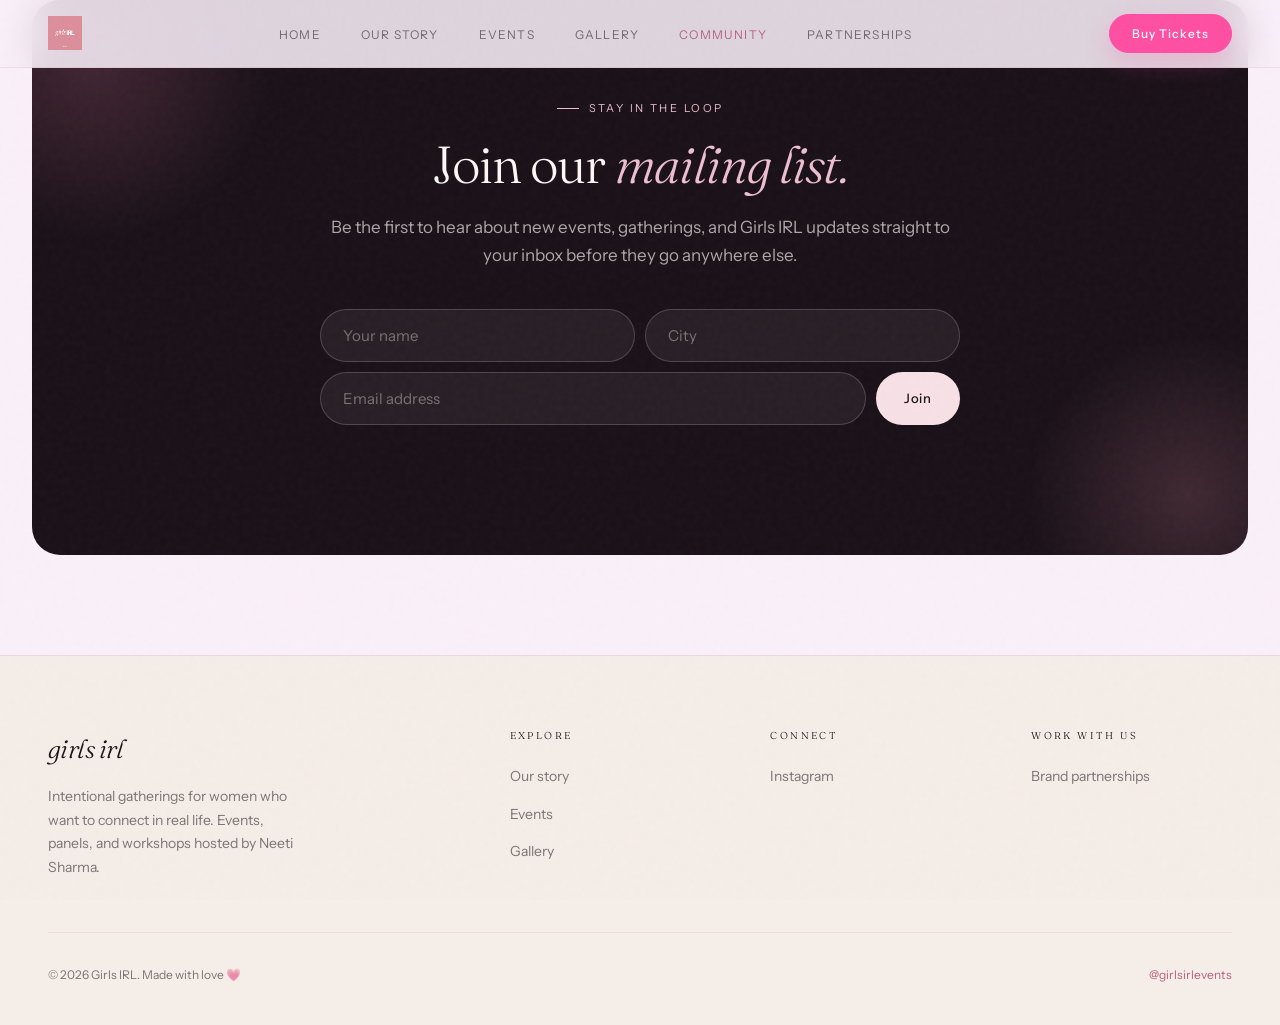
==== community.html @ b48f6d6a "Initial commit" ====
<!DOCTYPE html>
<html lang="en">
<head>
<meta charset="utf-8"/>
<meta content="width=device-width, initial-scale=1.0" name="viewport"/>
<title>GIRLS IRL — Community</title>
<meta content="Intimate gatherings for women. Real events, real experiences, soft community. A place where we can grow." name="description"/>
<link href="https://fonts.googleapis.com" rel="preconnect"/>
<link crossorigin="" href="https://fonts.gstatic.com" rel="preconnect"/>
<link href="https://fonts.googleapis.com/css2?family=Fraunces:ital,opsz,wght@0,9..144,300;0,9..144,400;1,9..144,300;1,9..144,400;1,9..144,600&amp;family=Instrument+Sans:wght@300;400;500&amp;display=swap" rel="stylesheet"/>
<style>
:root {
  --blush:      #F7E1E6;
  --blush-mid:  #EDBED0;
  --rose:       #D4849C;
  --rose-dark:  #B86380;
  --cream:      #FDF8F5;
  --cream-warm: #F5EDE8;
  --ink:        #1A1118;
  --ink-mid:    #3B2535;
  --ink-soft:   rgba(26,17,24,0.55);
  --border:     rgba(212,132,156,0.18);
}
*, *::before, *::after { margin: 0; padding: 0; box-sizing: border-box; }
html { scroll-behavior: smooth; }
body {
  font-family: 'Instrument Sans', sans-serif;
  background: #faf0fa;
  color: var(--ink);
  overflow-x: hidden;
  line-height: 1.65;
}
body::after {
  content: ''; position: fixed; inset: 0; z-index: 9998;
  pointer-events: none; opacity: 0.03;
  background-image: url("data:image/svg+xml,%3Csvg viewBox='0 0 200 200' xmlns='http://www.w3.org/2000/svg'%3E%3Cfilter id='n'%3E%3CfeTurbulence type='fractalNoise' baseFrequency='0.75' numOctaves='4' stitchTiles='stitch'/%3E%3C/filter%3E%3Crect width='100%25' height='100%25' filter='url(%23n)'/%3E%3C/svg%3E");
}
a { color: inherit; text-decoration: none; }
h1, h2, h3, h4 { font-family: 'Fraunces', serif; font-weight: 300; letter-spacing: -0.02em; }

/* NAV */
nav {
  position: fixed; top: 0; left: 0; right: 0; z-index: 500;
  height: 68px; display: flex; align-items: center; padding: 0 48px;
  background: rgba(250,240,250,0.88); backdrop-filter: blur(18px);
  border-bottom: 1px solid var(--border);
}
.nav-inner { width: 100%; max-width: 1280px; margin: 0 auto; display: flex; align-items: center; justify-content: space-between; }
.nav-logo { font-family: 'Fraunces', serif; font-size: 17px; font-weight: 300; font-style: italic; letter-spacing: 0.06em; }
.nav-logo strong { font-weight: 400; font-style: normal; letter-spacing: 0.12em; font-size: 14px; text-transform: uppercase; }
.nav-links { display: flex; gap: 40px; list-style: none; }
.nav-links a { font-size: 12px; font-weight: 400; letter-spacing: 0.1em; text-transform: uppercase; color: var(--ink-soft); transition: color 0.2s; }
.nav-links a:hover, .nav-links a.active { color: var(--rose-dark); }
.nav-pill { font-size: 12px; letter-spacing: 0.08em; font-weight: 500; color: var(--ink); padding: 9px 22px; border: 1px solid var(--ink); border-radius: 100px; transition: all 0.2s; }
.nav-pill:hover { background: var(--ink); color: var(--cream); }
@media (max-width: 860px) { nav { padding: 0 24px; } .nav-links { display: none; } }

/* HERO */
.hero { min-height: 100vh; padding: 140px 0 100px; display: flex; align-items: center; position: relative; overflow: hidden; }
.hero-blob { position: absolute; top: -60px; right: -120px; width: 560px; height: 560px; background: radial-gradient(circle, var(--blush) 0%, transparent 68%); opacity: 0.7; animation: drift 12s ease-in-out infinite; }
.hero-blob-2 { position: absolute; bottom: -80px; left: -80px; width: 380px; height: 380px; background: radial-gradient(circle, var(--blush-mid) 0%, transparent 68%); opacity: 0.45; animation: drift 16s ease-in-out infinite reverse; }
@keyframes drift { 0%, 100% { transform: translate(0,0) scale(1); } 50% { transform: translate(24px,-20px) scale(1.04); } }
.hero .container { max-width: 1280px; margin: 0 auto; padding: 0 48px; position: relative; z-index: 1; display: grid; grid-template-columns: 1fr 1fr; gap: 64px; align-items: center; }
.hero-eyebrow { display: inline-flex; align-items: center; gap: 12px; font-size: 11px; letter-spacing: 0.22em; text-transform: uppercase; color: var(--rose-dark); margin-bottom: 28px; opacity: 0; animation: up 0.8s 0.1s forwards; }
.hero-eyebrow::before { content: ''; width: 28px; height: 1px; background: var(--rose-dark); }
.hero h1 { font-size: clamp(56px, 8vw, 104px); line-height: 0.95; margin-bottom: 32px; opacity: 0; animation: up 0.9s 0.25s forwards; }
.hero h1 em { color: var(--rose-dark); }
.hero-desc { font-size: 17px; color: var(--ink-soft); max-width: 440px; line-height: 1.82; margin-bottom: 44px; font-weight: 300; opacity: 0; animation: up 0.9s 0.4s forwards; }
.hero-actions { display: flex; gap: 16px; flex-wrap: wrap; opacity: 0; animation: up 0.9s 0.55s forwards; }
.btn-fill { background: var(--ink); color: var(--cream); padding: 15px 32px; border-radius: 100px; font-size: 13px; font-weight: 500; letter-spacing: 0.06em; transition: background 0.22s, transform 0.22s; display: inline-flex; align-items: center; gap: 9px; }
.btn-fill:hover { background: var(--rose-dark); transform: translateY(-2px); }
.btn-ghost { padding: 15px 32px; border-radius: 100px; font-size: 13px; font-weight: 400; letter-spacing: 0.06em; border: 1px solid rgba(26,17,24,0.18); color: var(--ink); transition: all 0.22s; }
.btn-ghost:hover { border-color: var(--rose-dark); color: var(--rose-dark); }
.hero-aside { display:flex; flex-direction:column; gap:16px; opacity:0; animation:up 0.9s 0.5s forwards;  width:100%; max-width:820px; justify-self:end;}
.ig-widget { background: var(--cream-warm); border: 1px solid var(--border); border-radius: 20px; overflow: hidden; }
.ig-head { display: flex; align-items: center; gap: 14px; padding: 18px 20px; border-bottom: 1px solid var(--border); }
.ig-avatar { width: 44px; height: 44px; border-radius: 50%; background: linear-gradient(135deg, #f09433, #e6683c, #dc2743, #cc2366, #bc1888); display: flex; align-items: center; justify-content: center; color: white; font-family: 'Fraunces', serif; font-style: italic; font-size: 19px; flex-shrink: 0; }
.ig-info { flex: 1; }
.ig-name { font-family: 'Fraunces', serif; font-style: italic; font-size: 14px; color: var(--ink); }
.ig-handle { font-size: 11px; color: var(--ink-soft); }
.ig-follow { font-size: 11px; font-weight: 500; letter-spacing: 0.08em; text-transform: uppercase; color: var(--rose-dark); border: 1px solid var(--rose-dark); padding: 6px 14px; border-radius: 100px; transition: all 0.2s; }
.ig-follow:hover { background: var(--rose-dark); color: white; }
.ig-grid { display: grid; grid-template-columns: repeat(3, 1fr); gap: 2px; }
.ig-cell { aspect-ratio: 1; position: relative; overflow: hidden; cursor: pointer; }
.ig-cell-bg { position: absolute; inset: 0; transition: transform 0.4s; }
.ig-cell:hover .ig-cell-bg { transform: scale(1.06); }
.ig-cell:hover .ig-cell-ov { opacity: 1; }
.ig-cell-ov { position: absolute; inset: 0; background: rgba(212,132,156,0.45); display: flex; align-items: center; justify-content: center; opacity: 0; transition: opacity 0.25s; font-size: 20px; }
.c1 { background: linear-gradient(135deg, var(--blush-mid), var(--rose)); }
.c2 { background: linear-gradient(135deg, var(--blush), var(--blush-mid)); }
.c3 { background: linear-gradient(135deg, var(--rose), var(--rose-dark)); }
.c4 { background: linear-gradient(135deg, var(--cream-warm), var(--blush)); }
.c5 { background: linear-gradient(135deg, var(--blush-mid), var(--rose)); }
.c6 { background: linear-gradient(135deg, var(--rose-dark), var(--rose)); }
.ig-foot { padding: 13px 20px; text-align: center; border-top: 1px solid var(--border); }
.ig-foot a { font-size: 12px; color: var(--rose-dark); letter-spacing: 0.06em; font-weight: 500; }
.ig-foot a:hover { opacity: 0.7; }
.hero-sticker { background: var(--ink); color: var(--blush); border-radius: 16px; padding: 22px 24px; font-family: 'Fraunces', serif; font-style: italic; font-size: 18px; line-height: 1.4; }
.hero-sticker span { display: block; margin-top: 10px; font-family: 'Instrument Sans', sans-serif; font-style: normal; font-size: 11px; letter-spacing: 0.16em; text-transform: uppercase; color: rgba(247,225,230,0.55); }
.hero-scroll { position: absolute; bottom: 36px; left: 48px; display: flex; align-items: center; gap: 12px; font-size: 11px; letter-spacing: 0.2em; text-transform: uppercase; color: var(--ink-soft); opacity: 0; animation: up 0.8s 1.1s forwards; }
.scroll-line { width: 1px; height: 40px; background: var(--rose); }
@keyframes up { from { opacity: 0; transform: translateY(22px); } to { opacity: 1; transform: translateY(0); } }
@media (max-width: 860px) { .hero .container { grid-template-columns: 1fr; padding: 0 24px; } .hero-aside { order: -1; } .hero-scroll { display: none; } }

/* STATS MARQUEE */
.marquee-bar { background: var(--ink); padding: 24px 0; overflow: hidden; }
.marquee-track { display: flex; white-space: nowrap; animation: scroll 22s linear infinite; }
.marquee-item { display: inline-flex; align-items: center; gap: 0; padding: 0 48px; }
.marquee-stat-n { font-family: 'Fraunces', serif; font-size: 28px; font-weight: 300; color: #fcc5fc; margin-right: 10px; line-height: 1; }
.marquee-stat-l { font-size: 13px; letter-spacing: 0.1em; color: rgba(247,225,230,0.7); font-style: italic; font-family: 'Fraunces', serif; }
.marquee-dot { width: 4px; height: 4px; border-radius: 50%; background: var(--rose); margin: 0 48px; flex-shrink: 0; }
@keyframes scroll { from { transform: translateX(0); } to { transform: translateX(-50%); } }

/* PARTNERS */
.partners-bar { padding: 56px 0; background: var(--cream-warm); border-bottom: 1px solid var(--border); }
.partners-bar .inner { max-width: 1280px; margin: 0 auto; padding: 0 48px; }
.partners-label { font-size: 24px; font-family: 'Fraunces', serif; letter-spacing: 0.28em; text-transform: uppercase; color: var(--ink-soft); text-align: center; margin-bottom: 44px; }
.partners-row { display: flex; justify-content: center; align-items: center; flex-wrap: wrap; gap: 0; }
.partner { display: flex; flex-direction: column; align-items: center; gap: 10px; opacity: 1; transition: transform 0.25s; padding: 0 48px; cursor: default; }
.partner:hover { transform: translateY(-2px); }
.partner-divider { width: 1px; height: 60px; background: var(--blush-mid); opacity: 0.4; flex-shrink: 0; }
.partner-logo-img { width: 48px; height: 48px; border-radius: 10px; object-fit: contain; display: flex; align-items: center; justify-content: center; font-size: 22px; flex-shrink: 0; }
.partner-name { font-family: 'Fraunces', serif; font-weight: 300; font-size: 22px; letter-spacing: 0.03em; color: var(--ink); }
.partner-sub { font-size: 10px; letter-spacing: 0.18em; text-transform: uppercase; color: var(--ink-soft); }
@media (max-width: 860px) { .partners-bar .inner { padding: 0 24px; } .partners-row { gap: 0; } .partner { padding: 0 24px; } .partner-divider { height: 40px; } }

/* SHARED */
section { padding: 110px 0; }
.container { max-width: 1280px; margin: 0 auto; padding: 0 48px; }
@media (max-width: 860px) { .container { padding: 0 24px; } section { padding: 72px 0; } }
.eyebrow { display: inline-flex; align-items: center; gap: 10px; font-size: 11px; letter-spacing: 0.22em; text-transform: uppercase; color: var(--rose-dark); margin-bottom: 18px; }
.eyebrow::before { content: ''; width: 22px; height: 1px; background: var(--rose-dark); }
.big-title { font-family: 'Fraunces', serif; font-size: clamp(38px, 5vw, 62px); font-weight: 300; line-height: 1.08; letter-spacing: -0.025em; margin-bottom: 24px; }
.big-title em { color: var(--rose-dark); }

/* ABOUT */
.about { background: var(--cream-warm); }
.about-grid { display: grid; grid-template-columns: 1fr 1fr; gap: 80px; align-items: center; }
.about-photo { aspect-ratio: 4/5; border-radius: 220px 220px 24px 24px; background: linear-gradient(160deg, var(--blush-mid) 0%, var(--rose) 55%, var(--rose-dark) 100%); position: relative; overflow: hidden; box-shadow: 0 40px 80px -20px rgba(212,132,156,0.4); }
.about-photo-inner { position: absolute; inset: 0; display: flex; align-items: flex-end; padding: 32px; }
.about-photo-tag { background: rgba(253,248,245,0.92); border-radius: 12px; padding: 14px 18px; font-family: 'Fraunces', serif; font-style: italic; font-size: 15px; color: var(--ink); line-height: 1.45; }
.about-photo-tag span { display: block; margin-top: 5px; font-family: 'Instrument Sans', sans-serif; font-style: normal; font-size: 11px; letter-spacing: 0.14em; text-transform: uppercase; color: var(--rose-dark); }
.about-body p { font-size: 16px; color: var(--ink-soft); line-height: 1.82; margin-bottom: 18px; }
.about-body p strong { color: var(--ink); font-weight: 500; }
.about-stats { display: flex; margin-top: 44px; padding-top: 44px; border-top: 1px solid var(--border); }
.stat { flex: 1; border-right: 1px solid var(--border); padding-right: 24px; margin-right: 24px; }
.stat:last-child { border-right: none; padding-right: 0; margin-right: 0; }
.stat-n { font-family: 'Fraunces', serif; font-size: 44px; font-weight: 300; color: var(--rose-dark); line-height: 1; margin-bottom: 6px; }
.stat-l { font-size: 11px; letter-spacing: 0.18em; text-transform: uppercase; color: var(--ink-soft); }
@media (max-width: 860px) { .about-grid { grid-template-columns: 1fr; gap: 48px; } }

/* PAST EVENTS */
.past-events { background: #f5d9f5; }
.past-events-header { display: grid; grid-template-columns: 1fr 1fr; gap: 80px; align-items: end; margin-bottom: 64px; }
.past-events-header p { font-size: 17px; color: var(--ink-mid); line-height: 1.78; font-weight: 300; }
.past-events-grid { display: grid; grid-template-columns: repeat(5, 1fr); gap: 16px; }
.past-ev-card { background: rgba(255,255,255,0.6); border: 1px solid rgba(255,255,255,0.8); border-radius: 20px; overflow: hidden; cursor: pointer; transition: transform 0.3s, box-shadow 0.3s; backdrop-filter: blur(8px); }
.past-ev-card:hover { transform: translateY(-5px); box-shadow: 0 24px 48px rgba(180,60,180,0.15); }
.past-ev-vis { aspect-ratio: 16/10; display: flex; align-items: center; justify-content: center; font-family: 'Fraunces', serif; font-style: italic; font-size: 56px; color: rgba(255,255,255,0.25); }
.pev1 { background: linear-gradient(135deg, #f0a0f0, #d46cd4); }
.pev2 { background: linear-gradient(135deg, #e890e8, #c860c8); }
.pev3 { background: linear-gradient(135deg, #f5b8f5, #e080e0); }
.pev4 { background: linear-gradient(135deg, #d870d8, #b850b8); }
.pev5 { background: linear-gradient(135deg, #ec9cec, #d060d0); }
.past-ev-body { padding: 22px 24px 26px; }
.past-ev-num { font-size: 10px; letter-spacing: 0.2em; text-transform: uppercase; color: #a030a0; margin-bottom: 5px; }
.past-ev-title { font-family: 'Fraunces', serif; font-size: 20px; font-weight: 300; margin-bottom: 8px; color: var(--ink); }
.past-ev-desc { font-size: 13px; color: var(--ink-mid); line-height: 1.72; }
.past-events-footer { text-align: center; margin-top: 48px; }
.past-events-footer a { font-size: 14px; color: var(--ink); font-weight: 500; border-bottom: 1px solid var(--ink); padding-bottom: 3px; transition: opacity 0.2s; }
.past-events-footer a:hover { opacity: 0.6; }
@media (max-width: 860px) { .past-events-header { grid-template-columns: 1fr; gap: 20px; } .past-events-grid { grid-template-columns: repeat(2, 1fr); } }

/* NEXT GATHERING */
.next-gathering { background: var(--ink); color: var(--cream); }
.next-gathering .eyebrow { color: var(--blush-mid); }
.next-gathering .eyebrow::before { background: var(--blush-mid); }
.next-inner { display: grid; grid-template-columns: 1fr 1fr; gap: 80px; align-items: center; margin-top: 52px; }
.next-visual { aspect-ratio: 4/5; border-radius: 24px; background: linear-gradient(160deg, var(--rose-dark) 0%, var(--rose) 50%, var(--blush-mid) 100%); position: relative; overflow: hidden; display: flex; align-items: center; justify-content: center; font-family: 'Fraunces', serif; font-style: italic; font-size: 100px; color: rgba(255,255,255,0.08); }
.next-tag { position: absolute; top: 22px; left: 22px; background: var(--blush); color: var(--ink); font-size: 11px; font-weight: 500; letter-spacing: 0.16em; text-transform: uppercase; padding: 7px 16px; border-radius: 100px; animation: pulse 2.5s ease-in-out infinite; }
@keyframes pulse { 0%, 100% { opacity: 1; } 50% { opacity: 0.7; } }
.next-date-str { font-family: 'Fraunces', serif; font-style: italic; font-size: 18px; color: var(--rose); letter-spacing: 0.04em; margin-bottom: 12px; }
.next-title { font-family: 'Fraunces', serif; font-size: clamp(36px, 5vw, 64px); font-weight: 300; line-height: 1.05; margin-bottom: 22px; color: var(--cream); }
.next-desc { font-size: 16px; color: rgba(253,248,245,0.65); line-height: 1.8; margin-bottom: 36px; font-weight: 300; max-width: 460px; }
.next-meta { display: flex; gap: 32px; margin-bottom: 40px; padding-top: 28px; border-top: 1px solid rgba(255,255,255,0.12); }
.meta-l { font-size: 10px; letter-spacing: 0.2em; text-transform: uppercase; color: var(--rose); margin-bottom: 5px; }
.meta-v { font-family: 'Fraunces', serif; font-size: 20px; font-weight: 300; color: var(--cream); }
.btn-blush { background: var(--blush); color: var(--ink); padding: 15px 34px; border-radius: 100px; font-size: 13px; font-weight: 500; letter-spacing: 0.06em; transition: all 0.22s; display: inline-flex; align-items: center; gap: 9px; }
.btn-blush:hover { background: var(--cream); transform: translateY(-2px); }
.next-footnote { margin-top: 64px; padding-top: 48px; border-top: 1px solid rgba(255,255,255,0.1); text-align: center; }
.next-footnote p { font-family: 'Fraunces', serif; font-style: italic; font-size: 22px; color: rgba(253,248,245,0.55); margin-bottom: 10px; }
.next-footnote a { color: var(--rose); font-size: 14px; border-bottom: 1px solid var(--rose); padding-bottom: 2px; }
@media (max-width: 860px) { .next-inner { grid-template-columns: 1fr; } }

/* MOMENTS */
.moments { background: var(--cream-warm); }
.moments-header { display: flex; justify-content: space-between; align-items: flex-end; margin-bottom: 52px; }
.moments-header a { font-size: 13px; color: var(--rose-dark); font-weight: 500; border-bottom: 1px solid var(--rose-dark); padding-bottom: 3px; transition: opacity 0.2s; }
.moments-header a:hover { opacity: 0.6; }
.moments-grid { display: grid; grid-template-columns: repeat(5, 1fr); gap: 14px; }
.moment-card { position: relative; aspect-ratio: 3/4; border-radius: 16px; overflow: hidden; cursor: pointer; transition: transform 0.35s cubic-bezier(0.22, 0.61, 0.36, 1); }
.moment-card:hover { transform: translateY(-6px); }
.moment-card:hover .moment-over { opacity: 1; }
.moment-bg { position: absolute; inset: 0; transition: transform 0.5s ease; }
.moment-card:hover .moment-bg { transform: scale(1.05); }
.m1 { background: linear-gradient(160deg, var(--blush-mid), var(--rose)); }
.m2 { background: linear-gradient(160deg, var(--rose), var(--rose-dark)); }
.m3 { background: linear-gradient(160deg, var(--blush), var(--blush-mid)); }
.m4 { background: linear-gradient(160deg, var(--rose-dark), var(--rose)); }
.m5 { background: linear-gradient(160deg, var(--blush-mid), var(--blush)); }
.moment-over { position: absolute; inset: 0; background: linear-gradient(to top, rgba(26,17,24,0.8) 0%, transparent 50%); opacity: 0.45; transition: opacity 0.3s; display: flex; flex-direction: column; justify-content: flex-end; padding: 18px; }
.moment-num { font-family: 'Fraunces', serif; font-style: italic; font-size: 12px; color: rgba(255,255,255,0.55); margin-bottom: 3px; }
.moment-name { font-family: 'Fraunces', serif; font-size: 15px; font-weight: 300; color: white; }
.moment-placeholder { position: absolute; inset: 0; display: flex; align-items: center; justify-content: center; font-family: 'Fraunces', serif; font-style: italic; font-size: 56px; color: rgba(255,255,255,0.15); }
@media (max-width: 860px) { .moments-grid { grid-template-columns: repeat(2, 1fr); } .moments-header { flex-direction: column; align-items: flex-start; gap: 14px; } }

/* MODAL */
.modal-bg { position: fixed; inset: 0; z-index: 800; background: rgba(26,17,24,0.8); backdrop-filter: blur(8px); display: flex; align-items: center; justify-content: center; padding: 24px; opacity: 0; pointer-events: none; transition: opacity 0.3s; }
.modal-bg.open { opacity: 1; pointer-events: all; }
.modal { background: var(--cream); border-radius: 24px; max-width: 460px; width: 100%; overflow: hidden; transform: scale(0.94) translateY(12px); transition: transform 0.3s; box-shadow: 0 40px 80px rgba(0,0,0,0.3); position: relative; }
.modal-bg.open .modal { transform: scale(1) translateY(0); }
.modal-vis { aspect-ratio: 16/9; min-height:320px; background-size:cover !important; background-position:center center !important; background-repeat:no-repeat !important; }
.modal-body { padding: 28px 32px 36px; }
.modal-ey { font-size: 10px; letter-spacing: 0.22em; text-transform: uppercase; color: var(--rose-dark); margin-bottom: 7px; }
.modal-t { font-family: 'Fraunces', serif; font-size: 26px; font-weight: 300; margin-bottom: 12px; }
.modal-d { font-size: 14px; color: var(--ink-soft); line-height: 1.75; margin-bottom: 22px; }
.modal-link { font-size: 13px; color: var(--rose-dark); font-weight: 500; border-bottom: 1px solid var(--rose-dark); padding-bottom: 2px; }
.modal-close { position: absolute; top: 14px; right: 14px; width: 34px; height: 34px; border-radius: 50%; background: white; border: none; cursor: pointer; font-size: 18px; display: flex; align-items: center; justify-content: center; box-shadow: 0 2px 10px rgba(0,0,0,0.12); transition: background 0.2s; }
.modal-close:hover { background: var(--blush); }

/* FOUNDER */
.founder { background: var(--cream); }
.founder-grid { display: grid; grid-template-columns: 0.75fr 1.25fr; gap: 80px; align-items: center; }
.founder-photo { aspect-ratio: 4/5; border-radius: 220px 220px 24px 24px; background: linear-gradient(180deg, var(--rose) 0%, var(--blush-mid) 100%); position: relative; overflow: hidden; display: flex; align-items: center; justify-content: center; font-family: 'Fraunces', serif; font-style: italic; font-size: 80px; color: rgba(255,255,255,0.2); }
.founder-quote { font-family: 'Fraunces', serif; font-style: italic; font-size: clamp(26px, 3vw, 40px); line-height: 1.28; margin-bottom: 28px; color: var(--ink-mid); }
.founder-quote em { color: var(--rose-dark); font-style: normal; }
.founder-sig strong { display: block; font-family: 'Fraunces', serif; font-weight: 300; font-style: italic; font-size: 20px; margin-bottom: 4px; }
.founder-sig span { font-size: 11px; letter-spacing: 0.18em; text-transform: uppercase; color: var(--ink-soft); }
@media (max-width: 860px) { .founder-grid { grid-template-columns: 1fr; gap: 40px; } }

/* VOICES */
.voices { background: var(--cream-warm); }
.voices-grid { display: grid; grid-template-columns: repeat(3, 1fr); gap: 20px; margin-top: 52px; }
.voice { background: var(--cream); border: 1px solid var(--border); border-radius: 20px; padding: 36px 32px; transition: transform 0.3s; }
.voice:hover { transform: translateY(-3px); }
.voice-q { font-family: 'Fraunces', serif; font-style: italic; font-size: 20px; line-height: 1.4; color: var(--rose-dark); margin-bottom: 22px; }
.voice-q::before { content: '"'; }
.voice-q::after { content: '"'; }
.voice-who { font-size: 14px; font-weight: 500; margin-bottom: 3px; }
.voice-event { font-size: 12px; color: var(--ink-soft); }
@media (max-width: 860px) { .voices-grid { grid-template-columns: 1fr; } }

/* JOIN */
.join { background: var(--ink); color: var(--cream); border-radius: 28px; margin: 0 32px 100px; padding: 90px 60px; text-align: center; position: relative; overflow: hidden; }
@media (max-width: 860px) { .join { margin: 0 16px 72px; padding: 56px 24px; } }
.join::before { content: ''; position: absolute; top: -120px; left: -120px; width: 360px; height: 360px; background: radial-gradient(circle, var(--rose-dark) 0%, transparent 70%); opacity: 0.25; }
.join::after { content: ''; position: absolute; bottom: -100px; right: -100px; width: 320px; height: 320px; background: radial-gradient(circle, var(--rose) 0%, transparent 70%); opacity: 0.2; }
.join-inner { position: relative; z-index: 1; max-width: 640px; margin: 0 auto; }
.join .eyebrow { color: var(--blush-mid); justify-content: center; }
.join .eyebrow::before { background: var(--blush-mid); }
.join h2 { font-family: 'Fraunces', serif; font-size: clamp(34px, 4.5vw, 52px); font-weight: 300; color: var(--cream); margin-bottom: 20px; line-height: 1.1; }
.join h2 em { color: var(--blush-mid); }
.join p { font-size: 17px; color: rgba(253,248,245,0.65); margin-bottom: 40px; font-weight: 300; }
.join-form { display: flex; gap: 10px; max-width: 460px; margin: 0 auto; }
@media (max-width: 600px) { .join-form { flex-direction: column; } }
.join-form input { flex: 1; padding: 16px 22px; border-radius: 100px; border: 1px solid rgba(255,255,255,0.18); background: rgba(255,255,255,0.06); color: var(--cream); font-size: 15px; font-family: 'Instrument Sans', sans-serif; outline: none; transition: border-color 0.2s; }
.join-form input::placeholder { color: rgba(253,248,245,0.38); }
.join-form input:focus { border-color: var(--blush-mid); }
.join-form button { background: var(--blush); color: var(--ink); padding: 16px 28px; border-radius: 100px; border: none; font-size: 13px; font-weight: 500; letter-spacing: 0.06em; cursor: pointer; font-family: 'Instrument Sans', sans-serif; white-space: nowrap; transition: all 0.22s; }
.join-form button:hover { background: var(--cream); }

/* FOOTER */
footer { background: var(--cream-warm); padding: 72px 0 40px; border-top: 1px solid var(--border); }
.footer-inner { max-width: 1280px; margin: 0 auto; padding: 0 48px; }
.footer-grid { display: grid; grid-template-columns: 2fr 1fr 1fr 1fr; gap: 60px; padding-bottom: 52px; border-bottom: 1px solid var(--border); margin-bottom: 32px; }
@media (max-width: 860px) { .footer-grid { grid-template-columns: 1fr 1fr; gap: 36px; } .footer-inner { padding: 0 24px; } }
.footer-brand h3 { font-family: 'Fraunces', serif; font-style: italic; font-size: 26px; font-weight: 300; margin-bottom: 14px; }
.footer-brand p { font-size: 14px; color: var(--ink-soft); line-height: 1.7; max-width: 260px; }
.footer-col h4 { font-size: 10px; letter-spacing: 0.24em; text-transform: uppercase; margin-bottom: 18px; }
.footer-col ul { list-style: none; display: flex; flex-direction: column; gap: 11px; }
.footer-col a { font-size: 14px; color: var(--ink-soft); transition: color 0.2s; }
.footer-col a:hover { color: var(--rose-dark); }
.footer-bottom { display: flex; justify-content: space-between; align-items: center; font-size: 12px; color: var(--ink-soft); }
.footer-ig { color: var(--rose-dark); }

/* REVEAL */
.reveal { opacity: 0; transform: translateY(28px); transition: opacity 0.75s ease, transform 0.75s ease; }
.reveal.in { opacity: 1; transform: translateY(0); }


/* Combined gallery page styles */
/* GALLERY */
.gallery-section{background:var(--cream);}
.gallery-header{display:flex;justify-content:space-between;align-items:flex-end;margin-bottom:52px;}
.gallery-header a{font-size:13px;color:var(--rose-dark);font-weight:500;border-bottom:1px solid var(--rose-dark);padding-bottom:3px;transition:opacity 0.2s;}
.gallery-header a:hover{opacity:0.6;}

/* gallery grid */
.gallery-grid{display:grid;gap:16px;}
.gallery-row-top{display:grid;grid-template-columns:repeat(3,1fr);gap:16px;}
.gallery-row-bottom{display:grid;grid-template-columns:repeat(2,1fr);gap:16px;}
@media(max-width:760px){.gallery-row-top{grid-template-columns:1fr 1fr;}.gallery-row-bottom{grid-template-columns:1fr;}}
@media(max-width:480px){.gallery-row-top{grid-template-columns:1fr;}}
.gallery-item{border-radius:16px;overflow:hidden;cursor:pointer;position:relative;transition:transform 0.35s cubic-bezier(0.22,0.61,0.36,1);}
.gallery-item:hover{transform:translateY(-5px);}
.gallery-item:hover .m-over{opacity:1;}
.gallery-row-top .gallery-item{height:480px;}
.gallery-row-bottom .gallery-item{height:420px;}
@media(max-width:760px){.gallery-row-top .gallery-item,.gallery-row-bottom .gallery-item{height:320px;}}
.m-ph{width:100%;height:100%;display:flex;align-items:center;justify-content:center;}
.mb1{background:linear-gradient(160deg,var(--blush-mid),var(--rose));}
.mb2{background:linear-gradient(160deg,var(--rose),var(--rose-dark));}
.mb3{background:linear-gradient(160deg,var(--blush),var(--blush-mid));}
.mb4{background:linear-gradient(160deg,var(--rose-dark),var(--rose));}
.mb5{background:linear-gradient(160deg,var(--blush-mid),var(--blush));}
.m-over{position:absolute;inset:0;background:linear-gradient(to top,rgba(26,17,24,0.72) 0%,transparent 45%);opacity:0;transition:opacity 0.3s;display:flex;flex-direction:column;justify-content:flex-end;padding:24px;}
.m-over-title{font-family:'Fraunces',serif;font-size:13px;font-weight:300;color:white;letter-spacing:0.04em;}


.gallery-photo{width:100%;height:100%;object-fit:cover;display:block;}
.gallery-item .m-ph{display:block;}

/* LIGHTBOX */
.lb{position:fixed;inset:0;z-index:900;background:rgba(26,17,24,0.92);backdrop-filter:blur(10px);display:flex;align-items:center;justify-content:center;padding:24px;opacity:0;pointer-events:none;transition:opacity 0.3s;}
.lb.open{opacity:1;pointer-events:all;}
.lb-inner{max-width:520px;width:100%;transform:scale(0.94) translateY(12px);transition:transform 0.3s;}
.lb.open .lb-inner{transform:scale(1) translateY(0);}
.lb-photo{width:100%;border-radius:20px;overflow:hidden;}
.lb-caption{padding:20px 4px 0;display:flex;align-items:flex-start;justify-content:space-between;}
.lb-caption-left{}
.lb-event{font-size:11px;letter-spacing:0.18em;text-transform:uppercase;color:var(--rose);margin-bottom:4px;}
.lb-title{font-family:'Fraunces',serif;font-size:22px;font-weight:300;color:white;}
.lb-close{background:rgba(255,255,255,0.1);border:1px solid rgba(255,255,255,0.15);color:white;width:40px;height:40px;border-radius:50%;font-size:20px;cursor:pointer;display:flex;align-items:center;justify-content:center;flex-shrink:0;transition:background 0.2s;margin-top:4px;}
.lb-close:hover{background:rgba(212,132,156,0.3);}

/* IG CTA */
.ig-cta-section{padding:72px 0;background:var(--cream-warm);text-align:center;}
.ig-cta-section p{font-family:'Fraunces',serif;font-style:italic;font-size:20px;color:var(--ink-soft);margin-bottom:24px;}
.ig-btn{display:inline-flex;align-items:center;gap:0px;background:var(--ink);color:var(--cream);padding:14px 28px;border-radius:100px;font-size:13px;font-weight:500;letter-spacing:0.06em;transition:all 0.22s;}
.ig-btn:hover{background:var(--rose-dark);transform:translateY(-2px);}



.hero .container{padding-left:24px;}
}



  to{transform:translateX(-50%);}
}


.custom-ig-widget{
  background:var(--cream-warm);
  border:1px solid var(--border);
  border-radius:22px;
  overflow:hidden;
}

.custom-ig-header{
  padding:18px 20px;
  border-bottom:1px solid var(--border);
  background:rgba(255,255,255,0.45);
}

.custom-ig-left{
  display:flex;
  align-items:center;
  gap:18px;
}

.custom-ig-logo{
  width:92px;
  height:92px;
  border-radius:50%;
  background:linear-gradient(135deg,#f09433,#e6683c,#dc2743,#cc2366,#bc1888);
  display:flex;
  align-items:center;
  justify-content:center;
  color:white;
  flex-shrink:0;
}

.custom-ig-logo img{
  width:100%;
  height:100%;
  object-fit:cover;
  display:block;
}

.custom-ig-name{
  font-family:'Fraunces',serif;
  font-size:15px;
  color:var(--ink);
}

.custom-ig-sub{
  font-size:11px;
  letter-spacing:0.08em;
  text-transform:uppercase;
  color:var(--ink-soft);
  margin-top:2px;
}

.custom-ig-header{
  display:flex;
  align-items:center;
  justify-content:space-between;
}

.custom-follow-btn{
  font-size:11px;
  font-weight:600;
  letter-spacing:0.08em;
  text-transform:uppercase;
  color:var(--rose-dark);
  border:1px solid var(--rose-dark);
  padding:8px 16px;
  border-radius:999px;
  transition:all 0.2s ease;
}

.custom-follow-btn:hover{
  background:var(--rose-dark);
  color:white;
}




.about-photo-img{
  width:100%;
  height:100%;
  object-fit:cover;
  object-position:center;
  display:block;
}




.about-photo::before{
  content:"";
  position:absolute;
  inset:0;
  background-image:url("[data-uri]");
  background-size:cover;
  background-position:center center;
  background-repeat:no-repeat;
  z-index:0;
}

.about-photo-inner{
  position:absolute;
  z-index:2;
}

.about-photo-img{
  display:none !important;
}


/* BIGGER HERO INSTAGRAM WIDGET */
.custom-ig-widget{
  width:100%;
  transform:none;
  transform-origin:center;
}

.custom-ig-widget behold-widget{
  display:block;
  width:100%;
  min-height:420px;
}

.hero-grid{
  align-items:center;
  gap:0px;
}

@media(max-width:980px){
  .custom-ig-widget{
    transform:none;
  }

  .custom-ig-widget behold-widget{
    min-height:360px;
  }
}


.hero-aside{
  overflow:visible !important;
}

.custom-ig-widget{
  max-width:860px !important;
}


.custom-ig-widget{
  width:100% !important;
}

.custom-ig-widget behold-widget{
  width:100% !important;
  display:block;
}


.hero-copy{
  max-width:640px;
}

.hero-grid{
  padding-left:20px;
  padding-right:20px;
}

.custom-ig-widget{
  max-width:980px !important;
  margin-left:auto;
}

@media(max-width:980px){
  .hero-grid{
    padding-left:0;
    padding-right:0;
  }

  .custom-ig-widget{
    max-width:100% !important;
  }
}


.nav-ticket-btn{
  background:#ff4fa3 !important;
  color:#fff !important;
  border-color:#ff4fa3 !important;
  box-shadow:0 10px 26px rgba(255,79,163,0.22);
}
.nav-ticket-btn:hover{
  background:#ff2b90 !important;
  color:#fff !important;
  transform:translateY(-2px);
}
.simple-page-intro{
  background:var(--cream-warm);
  padding:130px 0 40px;
  text-align:center;
}
.simple-page-intro p{
  max-width:660px;
  margin:0 auto;
  color:var(--ink-soft);
  font-size:16px;
  line-height:1.8;
}


.join-form {
  display: flex;
  gap: 10px;
  max-width: 720px;
  margin: 0 auto;
  flex-wrap: wrap;
}

.join-form input {
  flex: 1 1 180px;
}

.mailing-list-message {
  margin-top: 18px !important;
  font-size: 14px !important;
  color: var(--blush-mid) !important;
}

/* GIRLS IRL custom updates */
.nav-logo { display:flex; align-items:center; }
.nav-logo-img { height:34px; width:auto; display:block; }
.countdown-card, .hero-memory-card {
  background: rgba(253,248,245,0.92);
  border: 1px solid var(--border);
  border-radius: 22px;
  padding: 20px 22px;
  box-shadow: 0 18px 42px rgba(212,132,156,0.13);
}
.countdown-card { margin: 0 0 24px; max-width: 470px; }
.countdown-label, .memory-label {
  font-size: 10px;
  letter-spacing: 0.22em;
  text-transform: uppercase;
  color: var(--rose-dark);
  margin-bottom: 8px;
  font-weight: 600;
}
.countdown-title { font-family:'Fraunces', serif; font-size:22px; color:var(--ink); margin-bottom:14px; }
.countdown-grid { display:grid; grid-template-columns:repeat(4,1fr); gap:10px; }
.countdown-unit { background:var(--cream-warm); border-radius:14px; padding:12px 8px; text-align:center; }
.countdown-num { font-family:'Fraunces', serif; font-size:28px; line-height:1; color:var(--rose-dark); }
.countdown-word { font-size:9px; letter-spacing:0.16em; text-transform:uppercase; color:var(--ink-soft); margin-top:6px; }
.hero-memory-card { margin-bottom:16px; text-align:center; }
.memory-main { font-family:'Fraunces', serif; font-size:42px; line-height:1; color:var(--rose-dark); }
.memory-main span { color:var(--ink); }
.memory-sub { margin-top:8px; color:var(--ink-soft); font-size:14px; }
.partners-label { font-size:26px !important; letter-spacing:0.16em !important; color:var(--ink) !important; font-weight:700 !important; margin-bottom:36px !important; }
.partnership-section { background:var(--cream); text-align:center; }
.partnership-card { max-width:820px; margin:0 auto; background:var(--cream-warm); border:1px solid var(--border); border-radius:28px; padding:48px 34px; box-shadow:0 22px 60px rgba(212,132,156,0.12); }
.partnership-card p { color:var(--ink-soft); font-size:16px; line-height:1.8; max-width:620px; margin:0 auto 24px; }
.events-bold-note { margin-top:18px; font-weight:700; font-size:18px; color:var(--rose-dark); letter-spacing:0.03em; }
@media(max-width:860px){ .nav-logo-img{height:28px;} .countdown-grid{gap:6px;} .countdown-num{font-size:23px;} .memory-main{font-size:34px;} }
</style>

<style>
/* FINAL ABOUT IMAGE OVERRIDE */
.about-photo {
  background-image: url("[data-uri]") !important;
  background-size: cover !important;
  background-position: center center !important;
  background-repeat: no-repeat !important;
}
.about-photo-img {
  display: none !important;
}
</style>

  <link rel="stylesheet" href="responsive.css">
</head>
<body>
<nav>
<div class="nav-inner">
<a class="nav-logo" href="index.html"><img class="nav-logo-img" src="girls-irl-logo.png" alt="Girls IRL logo"></a>
<ul class="nav-links">
<li><a href="index.html">Home</a></li>
<li><a href="story.html">Our Story</a></li>
<li><a href="events.html">Events</a></li>
<li><a href="gallery.html">Gallery</a></li>
<li><a class="active" href="community.html">Community</a></li>
<li><a href="partnerships.html">Partnerships</a></li>
</ul>
<a class="nav-pill nav-ticket-btn" href="tickets.html">Buy Tickets</a>
</div>

<button class="nav-hamburger" id="nav-hamburger" aria-label="Open menu">
  <span></span>
  <span></span>
  <span></span>
</button>

<div class="nav-mobile-drawer" id="nav-mobile-drawer"></div>
</nav>
<div class="join" id="join">
<div class="join-inner">
<div class="eyebrow">Stay in the loop</div>
<h2>Join our <em>mailing list.</em></h2>
<p>Be the first to hear about new events, gatherings, and Girls IRL updates straight to your inbox before they go anywhere else.</p>
<form class="join-form" id="mailingListForm">
  <input type="text" name="name" placeholder="Your name" required>
  <input type="text" name="city" placeholder="City" required>
  <input type="email" name="email" placeholder="Email address" required>
  <button type="submit">Join</button>
</form>
<p id="mailingListMessage" class="mailing-list-message"></p>
</div>
</div>

<footer>
<div class="footer-inner">
<div class="footer-grid">
<div class="footer-brand"><h3>girls irl</h3><p>Intentional gatherings for women who want to connect in real life. Events, panels, and workshops hosted by Neeti Sharma.</p></div>
<div class="footer-col"><h4>Explore</h4><ul><li><a href="story.html">Our story</a></li><li><a href="events.html">Events</a></li><li><a href="gallery.html">Gallery</a></li></ul></div>
<div class="footer-col"><h4>Connect</h4><ul><li><a href="https://instagram.com/girlsirlevents" target="_blank">Instagram</a></li></ul></div>
<div class="footer-col"><h4>Work with us</h4><ul><li><a href="partnerships.html">Brand partnerships</a></li></ul></div>
</div>
<div class="footer-bottom"><span>© 2026 Girls IRL. Made with love 💗</span><a class="footer-ig" href="https://instagram.com/girlsirlevents" target="_blank">@girlsirlevents</a></div>
</div>
</footer>

<script>
function openLb(title,bg){
  const lb = document.getElementById('lb');
  const photo = document.getElementById('lb-photo');
  const titleEl = document.getElementById('lb-title');
  if (!lb || !photo) return;

  if (titleEl) titleEl.textContent = title || '';

  let src = String(bg || '').trim();
  if (src.startsWith('url(')) {
    src = src.replace(/^url\(["']?/, '').replace(/["']?\)$/, '');
  }

  if (src.startsWith('data:image') || /\.(jpg|jpeg|png|webp|gif)(\?|$)/i.test(src)) {
    photo.style.background = 'none';
    photo.style.height = 'auto';
    photo.innerHTML = '<img src="' + src + '" alt="' + String(title || 'Girls IRL photo').replace(/"/g, '&quot;') + '">';
  } else {
    photo.innerHTML = '';
    photo.style.background = bg || '';
    photo.style.backgroundSize = 'cover';
    photo.style.backgroundPosition = 'center';
    if (!photo.style.height) photo.style.height = '300px';
  }

  lb.classList.add('open');
}
function closeLb(){
  document.getElementById('lb').classList.remove('open');
}


const evData = {
  1: { ey:'Event No. 1', t:'Becoming Her: A Spring Reset', d:'A wellness evening built around growth, confidence, and connection. Women showed up ready to reset.', bg:'url(\"[data-uri]\") center/cover no-repeat' },
  2: { ey:'Event No. 2', t:'Galentines Edition', d:'Hearts, balloons, and a room full of women choosing themselves. Our biggest Valentine\'s night yet.', bg:'url(\"[data-uri]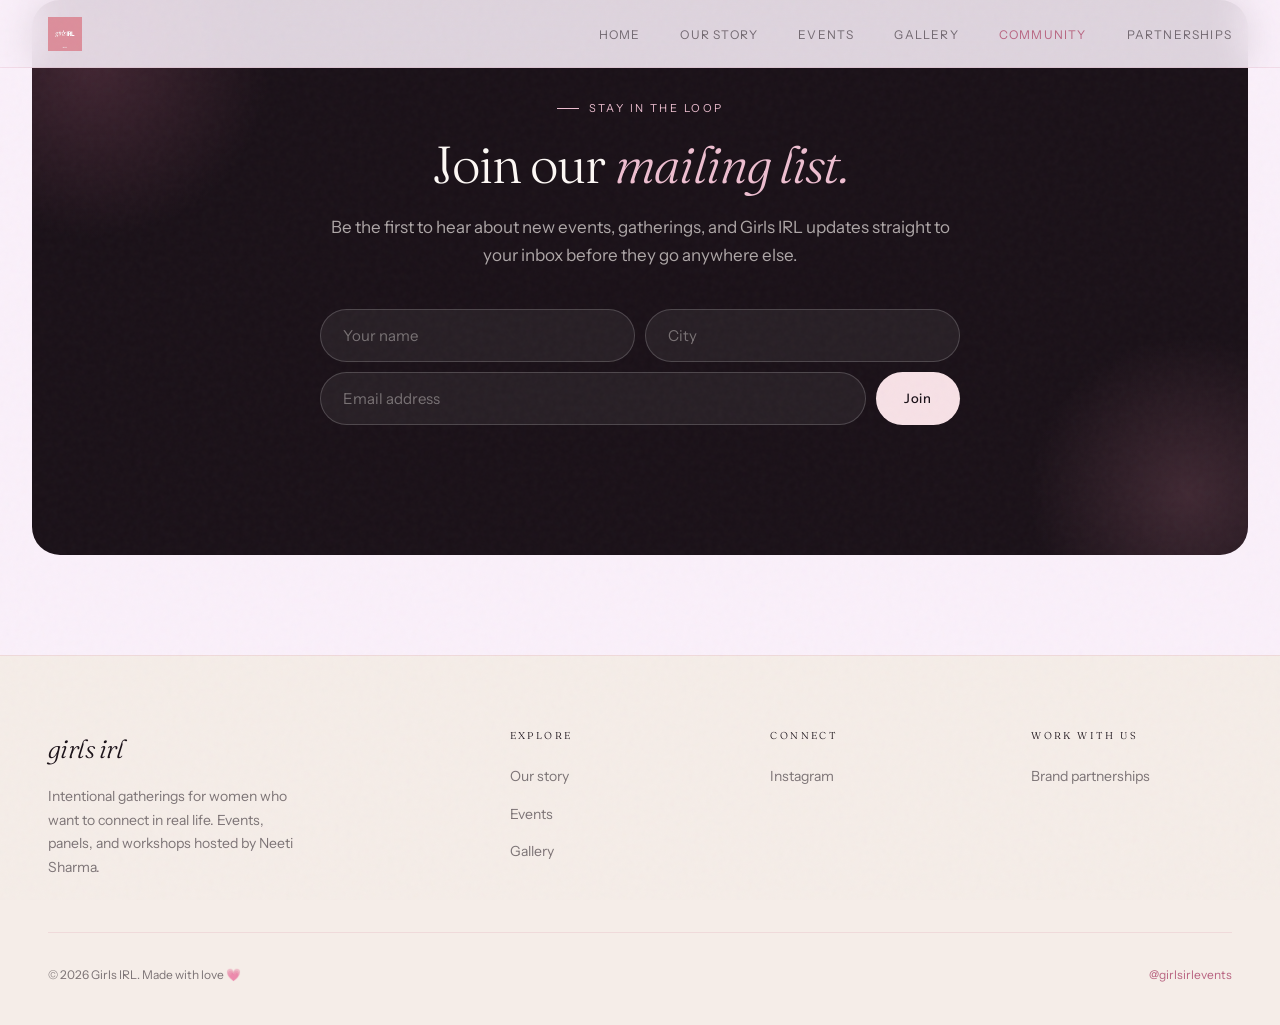
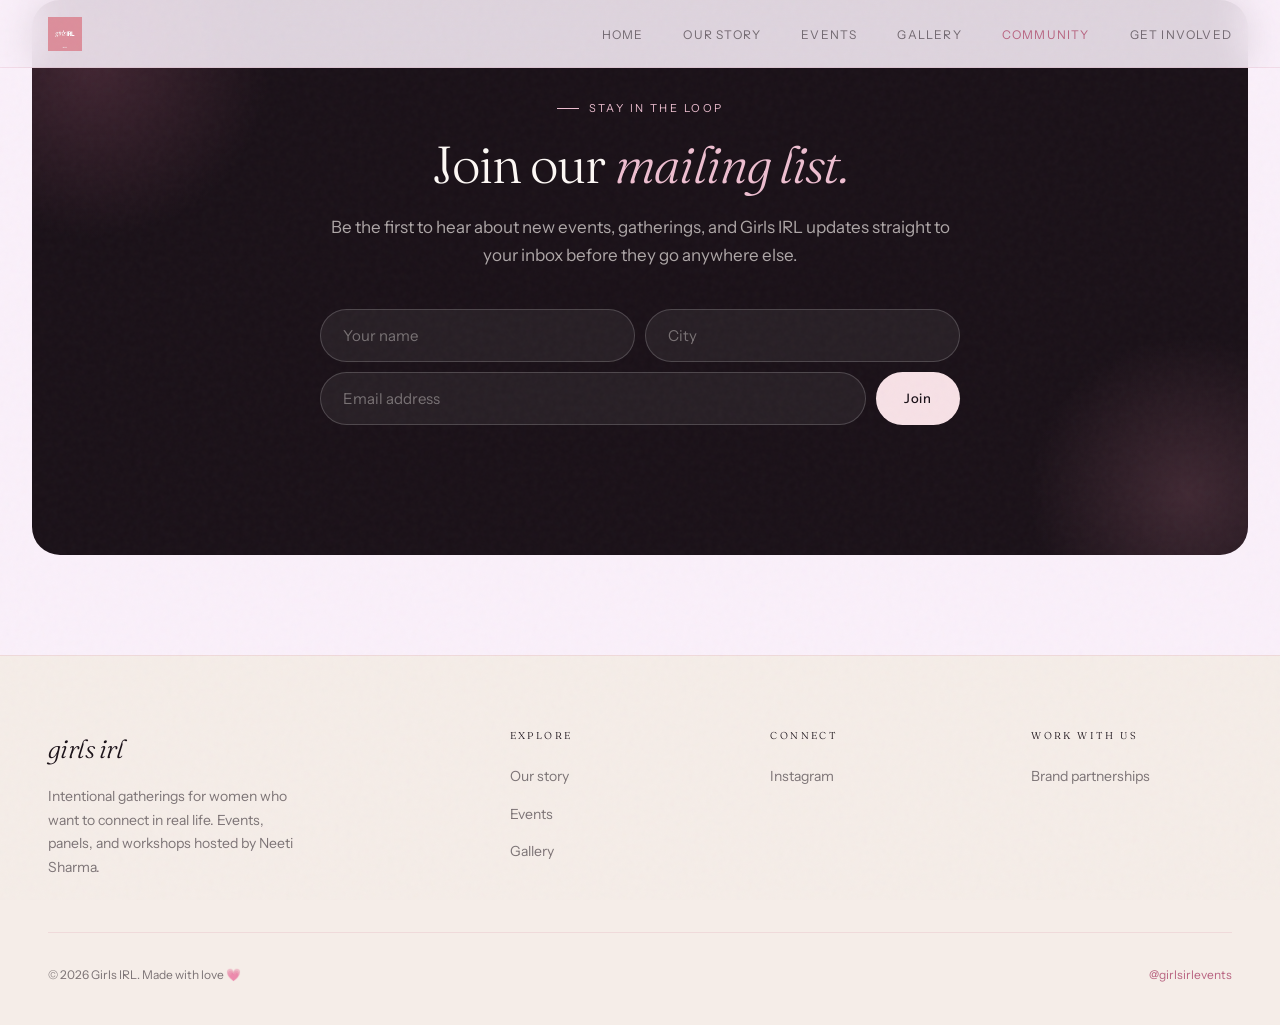
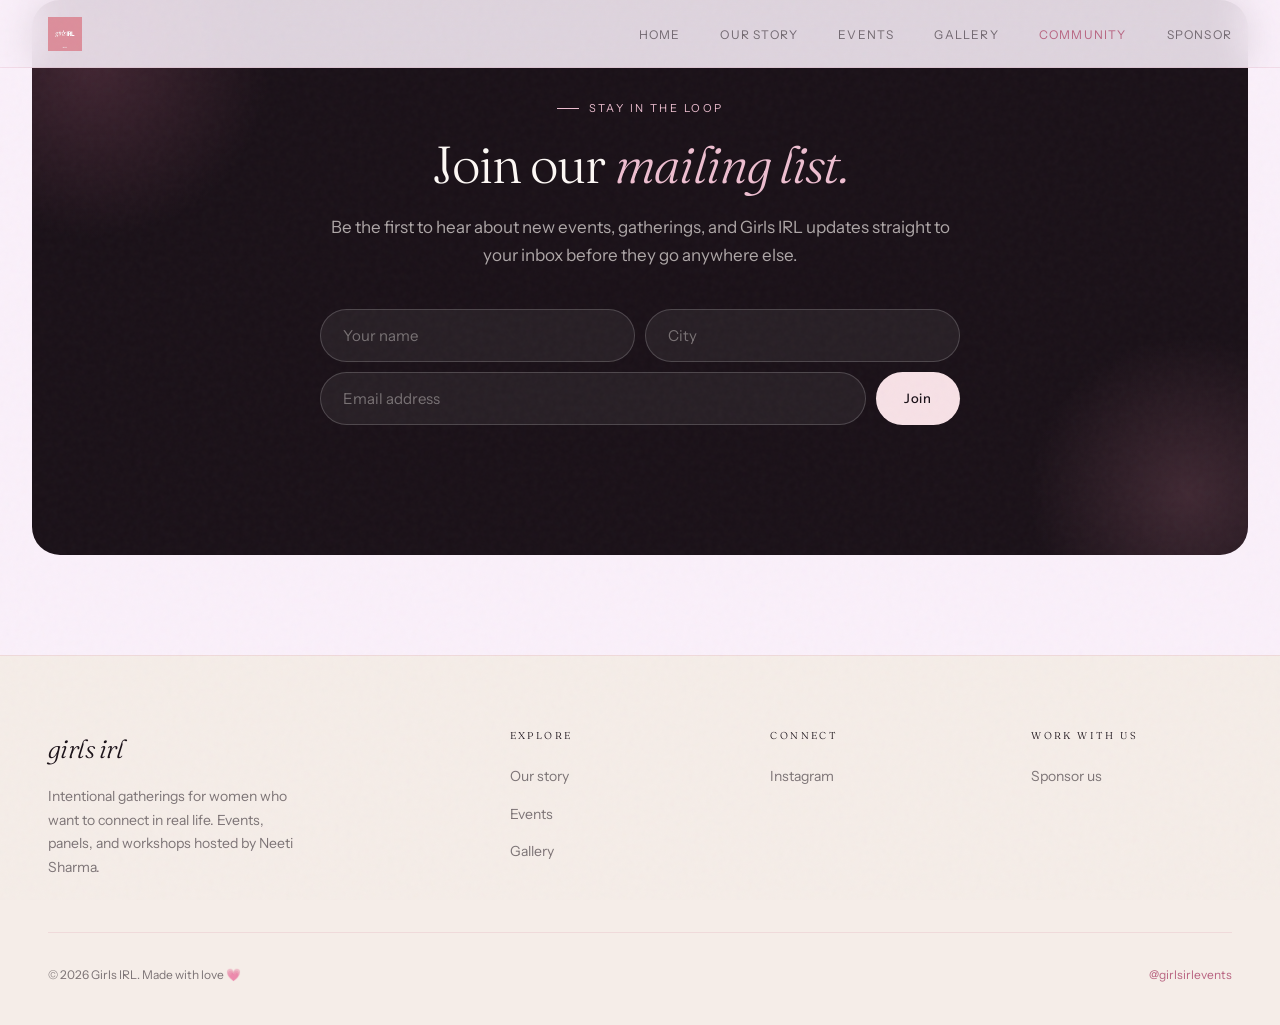
